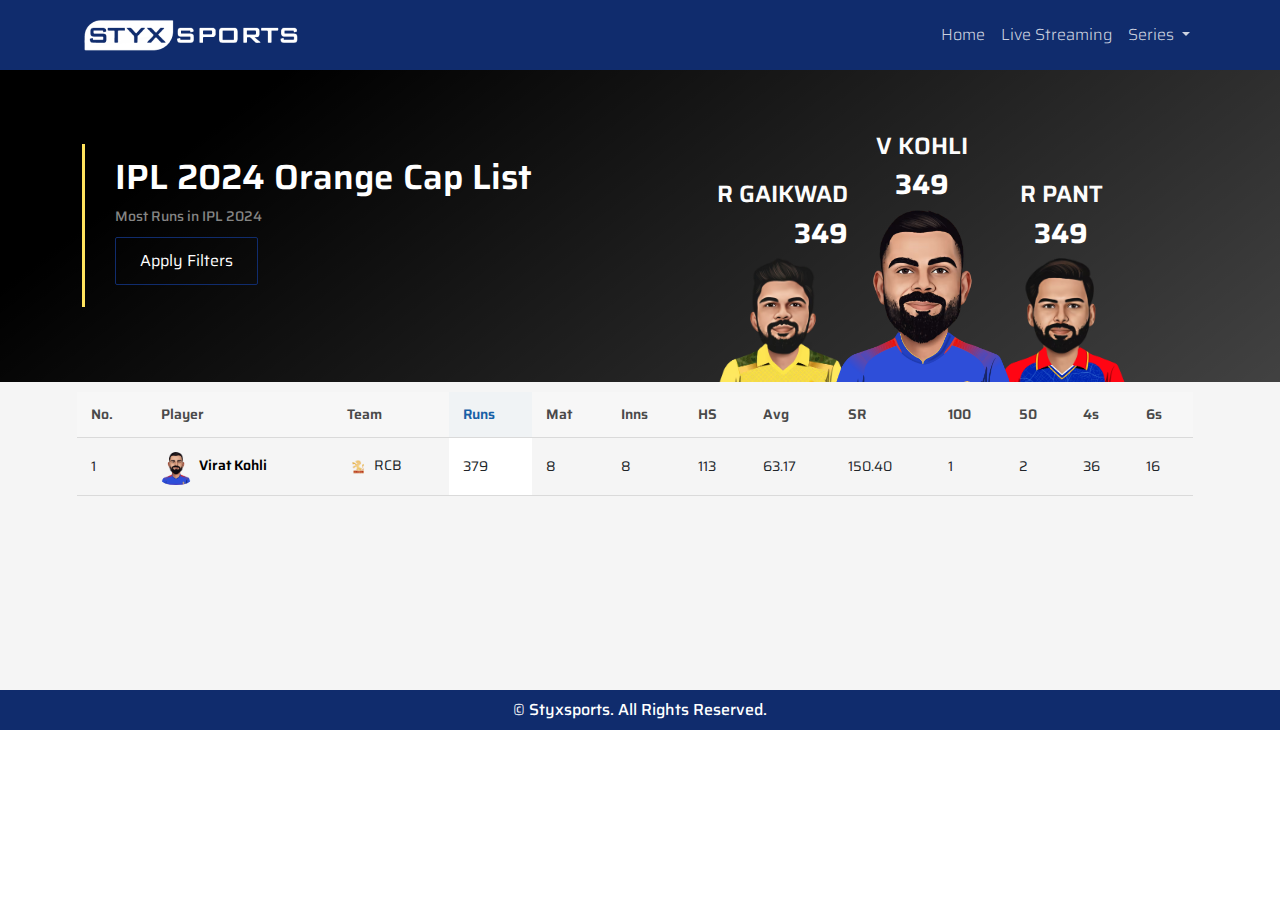
==== orange-cap-list.html @ 3ca7464e "added_new_screen" ====
<!doctype html>
<html lang="en">

<head>
    <meta charset="utf-8">
    <meta name="viewport" content="width=device-width, initial-scale=1">
    <meta name="theme-color" content="#061945" />
    <title>ScoreBoard</title>

    <!-- External CSS Link -->

    <!-- Font Awesome CDN -->
    <link rel="stylesheet" href="https://cdnjs.cloudflare.com/ajax/libs/font-awesome/6.5.1/css/all.min.css"
        integrity="sha512-DTOQO9RWCH3ppGqcWaEA1BIZOC6xxalwEsw9c2QQeAIftl+Vegovlnee1c9QX4TctnWMn13TZye+giMm8e2LwA=="
        crossorigin="anonymous" referrerpolicy="no-referrer" />
    <!-- Font Awesome CDN -->
    <link rel="stylesheet" href="./Assets/CSS/bootstrap.min.css">

    <!-- External CSS Link -->
    <link rel="stylesheet" href="./Assets/ScoreBoardCSS/style.css?ver=1.1">
    <link rel="stylesheet" href="./Assets/CSS/orangecaplist.css">

    <!-- Select css -->
    <link rel="stylesheet" href="./Assets/CSS/select2.min.css">
    <link rel="stylesheet" href="./Assets/CSS/select2-bootstrap-5-theme.min.css">
</head>

<body>

    <!-- header component starts here -->
    <header class="header">
        <nav class="navbar navbar-expand-lg">
            <div class="container">
                <a class="navbar-brand" href="#">
                    <img loading="lazy" src="./Assets/Icons/logo.png" alt="">
                </a>
                <button id="showmenu" class="navbar-toggler" type="button" data-bs-toggle="collapse"
                    data-bs-target="#navbarSupportedContent" aria-controls="navbarSupportedContent"
                    aria-expanded="false" aria-label="Toggle navigation">
                    <i class="fa-solid fa-bars menu-icon"></i>
                </button>
                <div class="collapse navbar-collapse" id="navbarSupportedContent">
                    <ul class="navbar-nav ms-auto mb-2 mb-lg-0">
                        <li class="nav-item">
                            <a class="nav-link nav-active" aria-current="page" href="#">Home</a>
                        </li>
                        <li class="nav-item">
                            <a class="nav-link" href="#">Live Streaming</a>
                        </li>
                        <li class="nav-item dropdown">
                            <a class="nav-link dropdown-toggle" href="#" id="navbarDropdown" role="button"
                                data-bs-toggle="dropdown" aria-expanded="false">
                                Series
                            </a>
                            <ul class="dropdown-menu w-100" aria-labelledby="navbarDropdown">
                                <div class="hide-scrollbar">
                                    <button class="scroll-btn left-btn"><i
                                            class="fa-solid fa-chevron-left"></i></button>
                                    <li><a class="dropdown-item" href="#">
                                            <img src="./Assets/ScoreBoardAssets/Icons/1FR.avif" alt="">
                                        </a></li>
                                    <li><a class="dropdown-item" href="#">
                                            <img src="./Assets/ScoreBoardAssets/Icons/1HN.webp" alt="">
                                        </a></li>
                                    <li><a class="dropdown-item" href="#">
                                            <img src="./Assets/ScoreBoardAssets/Icons/1JF.png" alt="">
                                        </a></li>
                                    <li><a class="dropdown-item" href="#">
                                            <img src="./Assets/ScoreBoardAssets/Icons/1IR.webp" alt="">
                                        </a></li>
                                    <li><a class="dropdown-item" href="#">
                                            <img src="./Assets/ScoreBoardAssets/Icons/1JS.png" alt="">
                                        </a></li>
                                    <li><a class="dropdown-item" href="#">
                                            <img src="./Assets/ScoreBoardAssets/Icons/1GV.avif" alt="">
                                        </a></li>
                                    <li><a class="dropdown-item" href="#">
                                            <img src="./Assets/ScoreBoardAssets/Icons/1JS (1).png" alt="">
                                        </a></li>
                                    <li><a class="dropdown-item" href="#">
                                            <img src="./Assets/ScoreBoardAssets/Icons/1JF.png" alt="">
                                        </a></li>
                                    <li><a class="dropdown-item" href="#">
                                            <img src="./Assets/ScoreBoardAssets/Icons/1JF.png" alt="">
                                        </a></li>
                                    <li><a class="dropdown-item" href="#">
                                            <img src="./Assets/ScoreBoardAssets/Icons/1JF.png" alt="">
                                        </a></li>
                                    <li><a class="dropdown-item" href="#">
                                            <img src="./Assets/ScoreBoardAssets/Icons/1JF.png" alt="">
                                        </a></li>
                                    <li><a class="dropdown-item" href="#">
                                            <img src="./Assets/ScoreBoardAssets/Icons/1JF.png" alt="">
                                        </a></li>
                                    <li><a class="dropdown-item" href="#">
                                            <img src="./Assets/ScoreBoardAssets/Icons/1JF.png" alt="">
                                        </a></li>
                                    <button class="scroll-btn right-btn"><i
                                            class="fa-solid fa-chevron-right"></i></button>
                                </div>

                                <div>
                                    <li><a class="dropdown-item" href="#">Action</a></li>
                                    <li><a class="dropdown-item" href="#">Another action</a></li>
                                    <li>
                                        <hr class="dropdown-divider">
                                    </li>
                                    <li><a class="dropdown-item" href="#">Something else here</a></li>
                                </div>
                            </ul>
                        </li>
                    </ul>
                </div>
            </div>
        </nav>
    </header>
    <!-- header component ends here -->

    <!-- Mobile Sidebar Component start here -->
    <nav id="menu" class="left">
        <div class="input-sidebar">
            <input type="text" placeholder="Search Players, Teams & Series">
        </div>
        <ul>
            <li><a href="#"><i class="fa fa-home"></i>Home</a></li>
            <li><a href="#"><i class="fa fa-info-circle"></i>About</a></li>
            <li> <a href="#"><i class="fa fa-laptop"></i>Services <i class="fa fa-caret-down"></i></a>
                <ul>
                    <li><a href="#">AUSW VS BANW</a></li>
                    <li><a href="#">T20 Series</a></li>
                    <li><a href="#">Test Matches</a></li>
                </ul>
            </li>
            <li><a href="#"><i class="fa fa-phone"></i>Contact</a></li>
        </ul>
    </nav>
    <!-- Mobile Sidebar component ends here -->

    <!-- Run display start here -->
    <section class="Runner_player">
        <div class="container">
            <div class="ranking-container">
                <div class="cap-list">
                    <div class="yellow_sep">
                        <h5>IPL 2024 Orange Cap List </h5>
                        <p>Most Runs in IPL 2024</p>
                        <button type="button" class="btn btn-outline-primary" data-bs-toggle="modal"
                            data-bs-target="#exampleModal">
                            Apply Filters
                        </button>
                    </div>
                    <!-- Modal -->





                    <div class="modal fade" id="exampleModal" tabindex="-1" aria-labelledby="exampleModalLabel"
                        aria-hidden="true">
                        <div class="modal-dialog">
                            <div class="modal-content">
                                <div class="applyfilter">
                                    <button type="button" class="btn btn-primary" data-bs-dismiss="modal">Apply
                                        changes</button>
                                </div>
                                <div class="modal-body">
                                    <div class="most">
                                        <div>
                                            <label for="">Andheri</label>
                                        </div>

                                        <select class="my-select2">
                                            <option selected>Select Options</option>
                                            <option>Software Dev</option>
                                            <option>JS Developer</option>
                                            <option>Python</option>
                                            <option>8 Ajooba</option>
                                        </select>

                                    </div>
                                    <!-- 2 -->
                                    <div class="most">
                                        <div>
                                            <label for="">Mumbai</label>
                                        </div>

                                        <select class="my-select2">
                                            <option selected>Select Options</option>
                                            <option>Software Dev</option>
                                            <option>JS Developer</option>
                                            <option>Python</option>
                                            <option>8 Ajooba</option>
                                        </select>
                                    </div>
                                    <!-- 2 -->
                                    <div class="most">
                                        <div>
                                            <label for="">Rajasthan</label>
                                        </div>

                                        <select class="my-select2">
                                            <option selected>Select Options</option>
                                            <option>Software Dev</option>
                                            <option>JS Developer</option>
                                            <option>Python</option>
                                            <option>8 Ajooba</option>
                                        </select>
                                    </div>
                                    <!-- 2 -->
                                    <div class="most">
                                        <div>
                                            <label for="">Chandigarh</label>
                                        </div>

                                        <select class="my-select2">
                                            <option selected>Select Options</option>
                                            <option>Software Dev</option>
                                            <option>JS Developer</option>
                                            <option>Python</option>
                                            <option>8 Ajooba</option>
                                        </select>
                                    </div>
                                    <!-- 2 -->
                                    <div class="most">
                                        <div>
                                            <label for="">Haryana</label>
                                        </div>

                                        <select class="my-select2">
                                            <option selected>Select Options</option>
                                            <option>Software Dev</option>
                                            <option>JS Developer</option>
                                            <option>Python</option>
                                            <option>8 Ajooba</option>
                                        </select>
                                    </div>
                                    <!-- 2 -->
                                    <div class="most">
                                        <div>
                                            <label for="">Punjab</label>
                                        </div>

                                        <select class="my-select2">
                                            <option selected>Select Options</option>
                                            <option>Software Dev</option>
                                            <option>JS Developer</option>
                                            <option>Python</option>
                                            <option>8 Ajooba</option>
                                        </select>
                                    </div>
                                </div>

                            </div>
                        </div>
                    </div>
                </div>
                <div class="cap-lists">

                    <div class="playerProfileDefault top_slide">
                        <div class="text_container">
                            <h4>R GAIKWAD</h4>
                            <h3>349</h3>
                        </div>
                        <img class="head_face" src="./Assets/OrangeAssets/ES.avif" alt="">
                        <img class="cloth" src="./Assets/OrangeAssets/G.avif" alt="">
                    </div>
                    <div class="playerProfileDefault">
                        <div class="text_container">
                            <h4>V KOHLI </h4>
                            <h3>349</h3>
                        </div>
                        <img class="head_faces" src="./Assets/OrangeAssets/4I.avif" alt="">
                        <img class="cloth_sec" src="./Assets/OrangeAssets/K.png" alt="">
                    </div>
                    <div class="playerProfileDefault top_slide">
                        <div class="text_container">
                            <h4>R PANT</h4>
                            <h3>349</h3>
                        </div>
                        <img class="head_face" src="./Assets/OrangeAssets/CL.avif" alt="">
                        <img class="cloth" src="./Assets/OrangeAssets/H.png" alt="">
                    </div>
                </div>
            </div>
        </div>
    </section>
    <!-- Run display end here -->

    <!-- table section start here -->
    <section class="table_wrapper">
        <div class="container">
            <div class="table_section">
                <table>
                    <thead>
                        <tr>
                            <th>No.</th>
                            <th>Player </th>
                            <th>Team</th>
                            <th class="run">Runs</th>
                            <th>Mat</th>
                            <th>Inns</th>
                            <th>HS</th>
                            <th>Avg </th>
                            <th>SR</th>
                            <th>100</th>
                            <th>50</th>
                            <th>4s</th>
                            <th>6s</th>

                        </tr>
                    </thead>
                    <tbody>
                        <tr>
                            <td>1</td>
                            <td>
                                <div class="palyer_names_wrapper">
                                    <a href="" class="image_class_cont">
                                        <img src="./Assets/OrangeAssets/4I.avif" alt="">
                                        <img class="cloth_box" src="./Assets/OrangeAssets/K.png" alt="">
                                        <span> Virat Kohli</span>
                                    </a>
                                </div>
                            </td>
                            <td>
                                <div class="team_name_image">
                                    <img src="./Assets/OrangeAssets/K.avif" alt="">
                                    <span>RCB</span>
                                </div>
                            </td>
                            <td class="runs">
                                <div>379</div>
                            </td>
                            <td>8</td>
                            <td>8</td>
                            <td>113</td>
                            <td>63.17 </td>
                            <td>150.40 </td>
                            <td>1</td>
                            <td>2</td>
                            <td>36</td>
                            <td>16</td>
                        </tr>
                    </tbody>
                </table>
            </div>
        </div>
    </section>
    <!-- table section end here -->

    <footer>
        <p>&copy; <span id="copyright"></span> Styxsports. All Rights Reserved.</p>
    </footer>

    <!-- Bottom Navigation -->
    <section class="bottom-navigation-wrapper">
        <div class="bottom-navigation">
            <div class="bottom-navigation-grid-row">
                <div>
                    <p><i class="fa-solid fa-house"></i></p>
                    <p>Home</p>
                </div>
                <div>
                    <p><i class="fa-solid fa-baseball-bat-ball"></i></p>
                    <p>Matches</p>
                </div>
                <div>
                    <p><i class="fa-solid fa-trophy"></i></p>
                    <p>Series</p>
                </div>
                <div>
                    <p><i class="fa-solid fa-video"></i></p>
                    <p>Videos</p>
                </div>
                <div>
                    <p><i class="fa-regular fa-newspaper"></i></p>
                    <p>News</p>
                </div>
            </div>
        </div>
    </section>
    <!-- Bottom Navigation -->

    <script src="./Assets/JS/bootstrap.bundle.min.js"></script>

    <!-- <script src="https://cdnjs.cloudflare.com/ajax/libs/jquery/3.7.1/jquery.min.js"
        integrity="sha512-v2CJ7UaYy4JwqLDIrZUI/4hqeoQieOmAZNXBeQyjo21dadnwR+8ZaIJVT8EE2iyI61OV8e6M8PP2/4hpQINQ/g=="
        crossorigin="anonymous" referrerpolicy="no-referrer"></script> -->

    <script src="./Assets/JS/jquery.min.js"></script>


    <!-- Navigation Script -->
    <script src="./Assets/ScoreBoardJS/Navigation.js?ver=1.0"></script>
    <script src="./Assets/JS/select2.min.js"></script>
    <script>


        jQuery(function () {

            $('.my-select2').each(function () {
                $(this).select2({
                    theme: "bootstrap-5",
                    dropdownParent: $(this).parent(), // fix select2 search input focus bug
                })
            })

            // fix select2 bootstrap modal scroll bug
            $(document).on('select2:close', '.my-select2', function (e) {
                var evt = "scroll.select2"
                $(e.target).parents().off(evt)
                $(window).off(evt)
            })

        })
    </script>
</body>

</html>
---- Assets/ScoreBoardCSS/style.css ----
* {
    margin: 0;
    padding: 0;
    box-sizing: border-box;
    scroll-behavior: smooth;
}

body,
html {
    transition: .3s ease-in;
    overflow-x: hidden;
    background-color: white;
}

/* Resetting css */

/* font family including */
@font-face {
    font-family: Saira_Light;
    src: url('../Fonts/Saira-Light.ttf');
}

@font-face {
    font-family: Saira_Regular;
    src: url('../Fonts/Saira-Regular.ttf');
}

@font-face {
    font-family: Saira_Medium;
    src: url('../Fonts/Saira-Medium.ttf');
}

@font-face {
    font-family: Saira_SemiBold;
    src: url('../Fonts/Saira-SemiBold.ttf');
}

@font-face {
    font-family: Saira_Bold;
    src: url('../Fonts/Saira-Bold.ttf');
}

@font-face {
    font-family: Saira_Medium_Italic;
    src: url('../Fonts/Saira-MediumItalic.ttf');
}

/* font family including */

/* scrollbar change css */

/* Chrome, Edge, and Safari */
*::-webkit-scrollbar {
    width: 10px;
    height: 12px;
}

*::-webkit-scrollbar-track {
    background: #ffffff;
}

*::-webkit-scrollbar-thumb {
    background-color: rgba(0, 0, 0, 0.25);
    border-radius: 10px;
    border: 2px solid #ffffff;
}

/* opponent section css starts here */
.opponent-section {
    background-color: #102C6D;
    padding: 40px 20px;
    margin-top: 4.45rem;
}

.opponent-wrapper {
    max-width: 1180px !important;
    margin: auto;
}

.opponent-section>.container>h3 {
    font-family: 'Saira_SemiBold';
    color: #9fa3a7;
    font-size: 18px;
}

.opponent-grid-row {
    display: grid;
    grid-template-columns: repeat(3, minmax(0, 1fr));
    gap: 10px;
}

.opponent-row {
    display: flex;
    flex-direction: row;
    align-items: center;
    justify-content: flex-start;
    gap: 5px;
}

.opponent-row>div>img {
    width: 60px;
    height: 60px;
}

.opponent-row>div>h4 {
    color: #9fa3a7;
    font-family: 'Saira_Medium';
    font-size: 28px;
    margin-bottom: 0rem;
}

.opponent-row>div>p {
    color: #9fa3a7;
    margin-bottom: 0rem;
    font-family: 'Saira_Medium';
    font-size: 28px;
}

.opponent-row>div>p>span {
    font-family: 'Saira_Regular' !important;
    font-size: 16px;
}

.opponent-grid-row {
    padding-top: 40px;
}

.flex-end {
    justify-content: flex-end;
}

.opponent-desc {
    padding: 0px 40px;
}

.opponent-desc>h4 {
    text-align: center;
    font-size: 28px;
    color: rgba(234, 174, 84, .9);
    font-family: 'Saira_SemiBold';
}

@media screen and (max-width: 992px) {
    .opponent-desc {
        padding: 0px 10px;
    }
}

@media screen and (max-width: 640px) {
    .opponent-grid-row {
        grid-template-columns: repeat(1, minmax(0, 1fr));
    }

    .flex-end,
    .opponent-row {
        justify-content: center;
    }

    .flex-end {
        flex-direction: row-reverse;
    }
}

/* opponent section css ends here */

/* tab module section css starts here */
.tab-module-row {
    background-color: #102C6D;
    border-top: 1px solid rgba(159, 163, 167, .1);
    padding-top: 10px;
}

.tab-module-grid-row {
    display: grid;
    grid-template-columns: repeat(3, minmax(0, 1fr));
    max-width: fit-content;
    gap: 10px;
}

.tab-module-grid-row>div {
    display: flex;
    flex-direction: column;
    align-items: center;
    justify-content: center;
}

.tab-module-grid-row>div>p {
    font-family: 'Saira_SemiBold';
    font-size: 18px;
    color: white;
    cursor: pointer;
}

.tab>p {
    border-bottom: 2px solid transparent;
    transition: .3s ease-in-out;
}

.info-active>p {
    border-bottom: 2px solid #ff7575;
}

/* tab module section css ends here */

/* scorecard css starts here */
.live-info-grid-dividend-row {
    display: grid;
    grid-template-columns: 765px 2fr;
    margin-top: 30px;
    gap: 15px;
}

.live-info-grid-dividend-row>div>h4 {
    font-family: 'Saira_SemiBold';
    font-size: 28px;
    color: #102C6D;
}

.live-info-grid-dividend-row>div:nth-child(1) {
    border-right: 1px solid rgba(159, 163, 167, .1);
    padding-right: 20px;
}

.switch-team-tab-grid-row {
    display: grid;
    grid-template-columns: repeat(2, minmax(0, 1fr));
    gap: 10px;
    max-width: fit-content;
    margin-top: 20px;
}

.switch-team-tab-grid-row>div {
    border: 1px solid rgba(24, 96, 166, 0.15);
    display: flex;
    flex-direction: row;
    align-items: center;
    padding: 10px 20px;
    border-radius: 2px;
    gap: 15px;
    white-space: nowrap;
    cursor: pointer;
}

.opponent-active {
    background-color: rgba(24, 96, 166, 0.08);
}

.switch-team-tab-grid-row>div>div {
    display: flex;
    flex-direction: row;
    align-items: center;
    gap: 2px;
}

.switch-team-tab-grid-row>div>div>p {
    margin-bottom: 0rem;
}

.row-left>p:nth-child(2),
.row-right>p:nth-child(1) {
    font-family: 'Saira_SemiBold';
    font-size: 14px;
}

.row-right>p:nth-child(2) {
    font-family: 'Saira_Regular';
    font-size: 14px;
}

.switch-team-tab-grid-row>div>div>img {
    width: 30px;
    height: 30px;
}

@media screen and (max-width: 1080px) {
    .live-info-grid-dividend-row{
        grid-template-columns: 600px 2fr;
    }
}

@media screen and (max-width: 992px) {
    .live-info-grid-dividend-row {
        /* grid-template-columns: 1fr; */
        display: flex;
        flex-direction: column;
    }
}

@media screen and (max-width: 598px) {
    .switch-team-tab-grid-row {
        grid-template-columns: repeat(1, minmax(0, 1fr));
    }
}



/* table module css starts here */
.table-container-table {
    width: 100%;
    white-space: nowrap;
    overflow-x: auto;
    margin-top: 20px;
}



.table-container-table>table {
    width: 100%;
    border-collapse: collapse;
    margin-bottom: 20px;
}

.table-container-table>table>thead>th,
.table-container-table>table>tbody>tr>td {
    padding: 20px 10px 20px 10px;
    text-align: left;
    font-family: 'Saira_Medium';
    font-size: 14px;
    border-bottom: 1px dotted #ddd;
}

.table-container-table>table>thead>tr>th {
    font-family: 'Saira_Medium';
    color: #999;
    font-size: 16px;
    white-space: nowrap;
    padding: 10px 10px 10px 10px;
    border-bottom: 1px dotted #ddd;
}


.name-column-table-table {
    width: 20%;
}

.equal-width-columns {
    width: 6%;
}

.series-column {
    width: 12%;
    cursor: pointer;
}

.series-details {
    display: none;
}

.arrow-up {
    display: none;
}

.arrow-down {
    display: inline-block;
}


.opponent-wrapper>h4 {
    font-family: 'Saira_Medium';
    font-size: 18px;
    padding: 50px 0px 0px 0px;
    text-transform: uppercase;
    letter-spacing: .5px;
}

thead {
    background-color: #f9f9f9;
}


/* table module css ends here */

/* scorecards css ends here */

/* Match info grid css starts here */
.match-info-grid-row {
    display: grid;
    grid-template-columns: 70px 1fr;
    gap: 10px;
    max-width: fit-content;

}

.match-info-grid-row>div {
    display: flex;
    flex-direction: column;
}

.match-info-grid-row>div>img {
    width: 70px;
    height: 70px;
    border-radius: 5px;
    object-fit: cover;
    overflow-clip-margin: unset;
    overflow: hidden;
}

.match-info-grid-row>div>p {
    margin-bottom: 0rem;
}

.match-info-grid-row>div>p:nth-child(1) {
    color: #4a4a4a;
    font-family: 'Saira_Medium';
    font-size: 14px;
}

.match-info-grid-row>div>p:nth-child(2) {
    font-family: 'Saira_SemiBold';
    font-size: 18px;
    color: #1c1c1c;
}

.match-info-row {
    border-bottom: 1px solid rgb(218, 218, 218, 0.5);
    padding-bottom: 20px;
}

.address-ul {
    margin-top: 25px;
    /* max-width: 70%; */
}

.address-ul>li {
    margin-bottom: 10px;
}

.address-ul>li:nth-child(1) {
    list-style-image: url('../ScoreBoardAssets/Icons/calender.svg');
    font-family: 'Saira_Medium';
    color: #1c1c1c;
}

.address-ul>li:nth-child(2) {
    list-style-image: url('../ScoreBoardAssets/Icons/location.svg');
    font-family: 'Saira_Medium';
    color: #102C6D;
}

.address-ul>li>span {
    position: relative;
    top: -6px;
}

.match-info-heading {
    font-family: 'Saira_Medium';
    font-size: 18px;
    padding: 40px 0px 10px 0px;
}

.match-info-heading>span {
    color: #999;
}

.icon-table {
    width: 50px;
}


.right-icon-table {
    align-items: flex-end;
    justify-content: flex-end;
}

.left-icon-table {
    align-items: flex-start;
    justify-content: flex-start;
}

.center-icon-table {
    align-items: center;
    justify-content: center;
}

.left-icon-table,
.right-icon-table,
.center-icon-table {
    display: flex;
    flex-direction: column;
}

.left-icon-table-row,
.right-icon-table-row {
    flex-direction: row !important;
    align-items: center;
}

.right {
    text-align: right;
}

.light-team {
    font-family: 'Saira_Regular';
    font-size: 12px;
}

.green {
    color: #90D26D;
}

@media screen and (max-width: 640px) {
    .live-info-grid-dividend-row>div:nth-child(1) {
        padding-right: 0px;
        border-right: 1px solid transparent;
    }
}

/* Match info grid css ends here */


/* commentary css starts here */

.commentary {
    margin-top: 20px;
}

.commentary>h5 {
    font-family: 'Saira_SemiBold';
    font-size: 24px;
}

.commentary-tab-module-grid-row {
    display: grid;
    grid-template-columns: repeat(9, 1fr);
    gap: 10px;
    max-width: fit-content;
    margin-top: 10px;
    width: 100%;
    overflow-x: auto;
    white-space: nowrap;
}

.commentary-tab-module-grid-row>div {
    cursor: pointer;
}

.commentary-tab-module-grid-row>div>p {
    font-family: 'Saira_Medium';
    font-size: 14px;
    border: 1px solid rgb(218, 218, 218);
    text-align: center;
    padding: 5px 10px;
    margin-bottom: 0rem;
    border-radius: 2px;
}

.commentary-active,
.playing-active {
    background-color: rgba(110, 180, 239, .08) !important;
    color: #6eb4ef;
    border-radius: 2px;
}

.all-commentary-wrapper {
    margin-top: 1rem;
}

.commentary-text {
    font-family: 'Saira_Regular';
    font-size: 14px;
    color: #1c1c1c;
}

/* commentary css ends here */

/* scoreboard Temperature css starts here */
.National {
    display: grid;
    grid-template-columns: repeat(2, 1fr);
    grid-gap: 10px;
    background-color: #F3F7FA;
    padding: 20px 20px;
    margin: 15px 0px;
}

.Stadium .sher {
    font-size: 18px;
    line-height: 23px;
    margin-bottom: 0;
    font-weight: 500;
    font-family: 'Saira_SemiBold';
    margin-top: 20px;
}


.clouds {
    display: flex;
    align-items: center;
}

.bgnational p {
    margin-bottom: 0;
    font-weight: 400;
    font-size: 14px;
    line-height: 25px;
    font-family: 'Saira_Medium';
}

.bgnational h3 {
    font-weight: 600;
    font-size: 24px;
    line-height: 31px;
    margin-bottom: 0;
    font-family: 'Saira_SemiBold';
}

.clouds .cloudsvg {
    vertical-align: middle;
    margin-right: 15px;
}

.sunny-cloud {
    text-align: end;
}

.Humidity {
    justify-content: end;
}

.Humidity p {
    font-style: normal;
    font-weight: 500;
    font-size: 14px;
    line-height: 18px;
    font-family: 'Saira_Medium';
}

.Humidity h5 {
    font-weight: 400;
    font-size: 14px;
    line-height: 18px;
    margin-bottom: 0;
    font-family: 'Saira_Medium';
}

.avgcloud {
    display: flex;
    align-items: center;
    justify-content: end;
}

.avgcloud svg {
    margin-right: 6px;
    vertical-align: middle;
}

.avgcloud span {
    vertical-align: middle;
}

.avgcloud h5:nth-child(1) {
    margin-right: 40px;
}


@media screen and (max-width: 772.99px) {
    .avgcloud {
        display: initial;
    }

    .avgcloud h5:nth-child(1) {
        margin-right: 0px;
    }
}

@media screen and (max-width: 772.99px) {
    .avgcloud h5 {
        font-size: 11px;
        line-height: 10px;
    }

    .avgcloud svg {
        margin-right: 2px;
    }

    .bgnational p {
        font-size: 11px;
        line-height: 15px;
    }

    .Humidity p {
        font-size: 12px;
        margin-bottom: 0;
    }
}

/* scoreboard Temperature css ends here */


/* commentary highlight design */
.commentary-highlight-bg {
    background: linear-gradient(91.7deg, #8e2b18, #a21e17);
    border-radius: 6px;
    padding: 10px 20px;
    margin-bottom: 20px;
}

.commentary-linear-grid-row {
    display: grid;
    grid-template-columns: repeat(2, minmax(0, 1fr));
}

.commentary-linear-grid-row p {
    margin-bottom: 0rem;
}

.commentary-linear-grid-row>div:nth-child(1) {
    display: flex;
    flex-direction: row;
    align-items: center;
    gap: 10px;
}

.commentary-linear-grid-row>div:nth-child(2) {
    display: flex;
    flex-direction: row-reverse;
    align-items: center;
    gap: 10px;
}

.player {
    background-color: rgba(0, 0, 0, .2);
    border-top-right-radius: 5px;
    border-top-left-radius: 5px;
    border-bottom-left-radius: 10px;
    border-bottom-right-radius: 10px;
}

.player>p {
    margin-bottom: 0rem;
    text-align: center;
    background: #bc2f20;
    border-width: 0 0 1px 1px;
    border-color: hsla(0, 0%, 100%, .2);
    border-radius: 0 0 10px 10px;
    font-family: 'Saira_SemiBold';
    color: rgba(255, 233, 155, .9);
    margin-top: -12px;
    z-index: 9999;
    position: relative;
}

.player-info {
    color: #f7f9fe;
    font-family: 'Saira_Regular';
    font-size: 14px;
}

.player-name {
    font-family: 'Saira_SemiBold';
    font-size: 22px;
    color: white;
}

.left-side-run-rate>div:nth-child(2)>p {
    text-align: right;
}

.player>img {
    width: 80px;
    padding: 5px 3px;
}

.left-side-run-rate {
    display: grid;
    grid-template-columns: repeat(2, minmax(0, 1fr));
    max-width: fit-content;
}

@media screen and (max-width: 598px) {
    .commentary-linear-grid-row {
        grid-template-columns: repeat(1, minmax(0, 1fr));
    }
}

/* commentary highlight design */

/* over row grid css starts here */
.over-grid-row {
    display: flex;
    flex-direction: row;
    align-items: center;
    justify-content: flex-start;
    gap: 20px;
    margin-bottom: 20px;
}

.over-grid-row>div:nth-child(1) {
    text-align: center;
}

.over-grid-row>div:nth-child(2) {
    border-bottom: 1px solid rgb(218, 218, 218);
    padding-bottom: 20px;
}

.overs-current {
    font-family: 'Saira_Regular';
    margin-bottom: 0.5rem;
    font-size: 14px;
}

.players-name {
    color: #4a4a4a;
    margin-bottom: 0.5rem;
    font-family: 'Saira_Medium';
    font-size: 14px;
}

.player-desc {
    font-family: 'Saira_Regular';
    font-size: 14px;
    margin-bottom: 0rem;
}

.normal-bg,
.run-bg {
    background-color: #f5f5f5;
    width: 30px;
    height: 30px;
    border-radius: 50%;
    display: flex;
    flex-direction: row;
    align-items: center;
    justify-content: center;
    color: #1c1c1c;
    border: 1px solid #dadada;
    font-family: 'Saira_Medium';
    font-size: 14px;
}

.run-bg {
    background-color: #9e6105;
    color: white !important;
}

.wicket {
    background-color: #a21e17;
    width: 30px;
    height: 30px;
    border-radius: 50%;
    display: flex;
    flex-direction: row;
    align-items: center;
    justify-content: center;
    color: white !important;
    font-family: 'Saira_Medium';
    font-size: 14px;
}

/* over row grid css ends here */

/* overs table row */

.overs-table-row {
    background-color: #f9f9f9;
    margin-bottom: 20px;
    padding: 20px 15px 0px 15px;
    border-radius: 5px;
}

.overs-table-grid-row {
    display: grid;
    grid-template-columns: 2fr 2fr 2fr;
    gap: 10px;
    margin-bottom: 10px;
    /* border-bottom: 1px solid rgb(218, 218, 218); */
    padding-bottom: 10px;
    white-space: nowrap;
    overflow-x: auto;
}

.heading-row-player-table>p {
    font-family: 'Saira_Medium';
    font-size: 16px;
    color: #1c1c1c;
    margin-bottom: 0rem;
}

.player-name-row-name>p {
    font-family: 'Saira_Regular';
    font-size: 14px;
}

.player-name-row-name>p>span {
    color: #4a4a4a;
    font-size: 16px;
}

.overs-table-row>div:nth-child(2) {
    border-bottom: none;
}

.overs-table-grid-row>div>p {
    margin-bottom: 0rem;
}

.overs-table-grid-row>div:last-child {
    display: flex;
    flex-direction: row;
    align-items: flex-end;
    justify-content: flex-end;
}

/* overs table row */

/* progress bar css starts here */
.progress {
    width: 100%;
    background-color: #f3f3f3;
    border-radius: 50px;
    overflow: hidden;
    height: 10px;
}

.progress-bar {
    height: 10px;
    transition: width 0.5s ease-in-out;
}

.progress-bar.player1 {
    background-color: #4CAF50;
    /* Green color for player 1 */
}

.progress-bar.player2 {
    background-color: #FFA500;
    /* Orange color for player 2 */
}

/* progress bar css ends here */


/* progress bar wrapper */
.progress-bar-wrapper {
    margin-bottom: 20px;
    display: grid;
    grid-template-columns: 1fr 4fr 1fr;
    gap: 15px
}

.progress-bar-wrapper>div {
    display: flex;
    flex-direction: column;
    align-items: center;
}

.progress-bar-wrapper>div>p {
    margin-bottom: 0rem;
    font-family: 'Saira_Medium';
    font-size: 14px;
}

.red {
    color: #a21e17;
}

.progress-bar-wrapper>div>span {
    font-family: 'Saira_SemiBold';
    font-size: 12px;
}

.progress-bar-wrapper>div:nth-child(2) {
    margin-top: 12px;
}

.progress-bar-wrapper>div:nth-child(3) {
    display: flex;
    flex-direction: column;
    justify-content: flex-end;
    align-items: flex-end;
}

.wickets-opacity-low {
    color: #999 !important;
    text-align: center;
}

/* progress bar wrapper */

/* Venue stats grid row */
.venue-stats-grid-row {
    display: grid;
    grid-template-columns: 3fr 4fr;
    gap: 10px;
}

.venue-stats-grid-row>div:nth-child(1) {
    border: 1px solid #ddd;
    border-radius: 5px;
    padding: 10px 10px;
}

canvas {
    width: 90% !important;
    height: initial !important;
}


@media screen and (max-width: 640px) {
    .venue-stats-grid-row {
        display: flex;
        flex-direction: column;
    }
}

/* Venue stats grid row */

/* player of the match grid row */
.player-of-match-grid-row {
    display: flex;
    flex-direction: row;
    align-items: center;
    gap: 10px;
    margin-top: 20px;
}

.left-side-player-icons {
    position: relative;
    top: 0;
}

.player-head {
    font-family: 'Saira_Medium';
    font-size: 22px;
}

.left-side-player-icons>img:nth-child(1) {
    position: relative;
    top: 0;
    width: 80px;
}

.left-side-player-icons>img:nth-child(2) {
    position: absolute;
    bottom: -13px;
    left: 0;
    width: 80px;
}

.player-info-lef>p {
    margin-bottom: 0rem;
}

.player-info-lef>p:nth-child(1) {
    font-family: 'Saira_SemiBold';
    font-size: 18px;
}

.player-info-lef>p:nth-child(2),
.player-info-lef>p:nth-child(3) {
    font-family: 'Saira_Regular';
    font-size: 16px;
}

/* player of the match grid row */


/* player info header live section css starts here */
.over-box {
    display: flex;
    justify-content: space-between;
    align-items: center;

}

.over-box img {
    max-width: 76px;
    margin: auto;
}

.image-section {
    position: relative;
}

.image-cloth {
    position: absolute;
    left: 0;
    bottom: -8px;
}

.name-box a {
    font-style: normal;
    font-weight: 400;
    font-size: 16px;
    line-height: 30px;
    color: #4a4a4a;
    text-decoration: none;
}

.name-box p {
    margin-bottom: 0;
    font-weight: 400;
    font-size: 16px;
    line-height: 30px;
    font-family: 'Saira_SemiBold';
}

.over-boxinclude {
    display: flex;
    align-items: center;
    cursor: pointer;
    position: relative;
}

.batsmen-score .stscore {
    margin-bottom: 0;
    margin-left: .25em;
    margin-right: 1em;
    font-size: 14px;
    font-family: 'Saira_Regular';
}

.strike-rate>span {
    font-family: 'Saira_Regular';
    font-size: 16px;
}

.contover>span,
.over-ball {
    font-family: 'Saira_Regular';
    font-size: 16px;
}

.p-name {
    font-family: 'Saira_SemiBold';
    font-size: 18px;
}

.p-score>span {
    font-family: 'Saira_Regular';
    font-size: 16px;
}

.batsmen-score {
    display: flex;
    align-items: center;
}

.batsmen-score .stscores {
    margin-bottom: 0;
    font-style: normal;
    font-weight: 500;
    font-size: 20px;
    line-height: 25px;
    font-family: 'Saira_SemiBold';
}

.itedes {
    margin-left: 1.25em;
    margin-top: 2em;
}

.batsmen-career-wrapper {
    width: 248px;
    background: #f9f9f9;
    box-shadow: 0 4px 30px rgba(0, 0, 0, .25);
    border-radius: 6px;
    padding: 1em;
    display: none;
    position: absolute;
    top: 84px;
    z-index: 9;
    cursor: pointer;
}

.over-boxinclude:hover .batsmen-career-wrapper {
    display: block;
}

.svgscor svg {
    width: 18px;
    height: 18px;
}

.playing-batsmen-wrapper {
    display: flex;
    justify-content: space-between;
}

.player-wrapper a {
    text-decoration: none;
    font-size: 16px;
    line-height: 100%;
    color: #4a4a4a;
}

.player-wrapper .p-score {
    font-size: 20px;
    line-height: 23px;
}

.player-wrapper .p-score .styleplyer {
    color: #4a4a4a;
    margin-left: .5em;
    font-size: 14px;
}

.batsmen-career-wrapper hr {
    color: #dadada;
    margin: 10px 0px;
}

.player-strike-wrapper {

    display: flex;
    align-items: center;
    justify-content: space-between;
}


.ptnr-info {
    margin-top: 10px;
    text-align: center;
    transition: width .5s;
}

#secondDiv {
    transition: width .5s;
    width: 125px;
}


.partner-ship-data>span {
    font-family: 'Saira_Regular';
    font-size: 18px;
}

.partner-ship-data span:first-child {
    margin-right: 4px;
    font-style: normal;
    font-weight: 600;
    font-size: 20px;
    line-height: 25px;
    color: #9e6105;
}

.partner-ship-data span:nth-child(2) {
    font-size: 12px;
    color: #4a4a4a;
    font-style: normal;
    font-weight: 600;
    line-height: 25px;
}

.plus-circle {
    display: flex;
    align-items: center;
    justify-content: center;
    width: 22px;
    height: 22px;
    border-radius: 50%;
    background: #f9f9f9;
    color: #1860a6;
    margin: 10px auto;

}

.plus-circle i {
    font-size: 10px;
}

.itemsc {
    display: flex;
    align-items: center;
    justify-content: space-between;
}

.name-box a:hover {
    text-decoration: underline;
}

.secomdbox {
    border-right: 1px solid #dadada;
    padding-right: 15px;
}

.shdd {
    text-align: end;
}

@media screen and (max-width: 1080px) {
    .over-boxinclude {
        display: initial;
    }

    .secomdbox {
        border-right: 0;
        padding-right: 0;
    }

    .itedes {
        margin-top: 1em;
    }
}

@media screen and (max-width: 568px) {
    .name-box p {
        font-size: 12px;
        width: 60px;
        white-space: nowrap;
        overflow: hidden;
        text-overflow: ellipsis;
    }

    .batsmen-score .stscores {
        font-size: 14px;
    }

    .over-box {
        width: 100%;
        overflow-x: auto;
    }
}

.atsbot {
    margin: 25px 0px;
    border: 1px solid #dadada;
}

.contover {
    display: flex;
    align-items: center;
    margin: 0px 20px;
}




.over-ball {
    width: 28px;
    height: 28px;
    border-radius: 50%;
    display: flex;
    padding: 1em;
    justify-content: center;
    align-items: center;
    font-style: normal;
    font-weight: 600;
    font-size: 12px;
    line-height: 16px;
    margin: .25em 0 .25em .75em;
    color: #4a4a4a;
    border: 1px solid #dadada;
}

.total {
    font-style: normal;
    font-weight: 400;
    font-size: 14px;
    line-height: 16px;
    margin-left: 6px;
    font-family: 'Saira_Regular';
}

.contover span {
    font-size: 16px;
    color: #4a4a4a;
}




.overs-slide {
    width: 100%;
    overflow-x: auto;
    display: flex;
    white-space: nowrap;
}

/* Hide scrollbar for Chrome, Safari and Opera */
.overs-slide ::-webkit-scrollbar {
    display: none;
}

/* Hide scrollbar for IE, Edge and Firefox */
.overs-slide {
    -ms-overflow-style: none;
    /* IE and Edge */
    scrollbar-width: none;
    /* Firefox */
}



.scroll-btn {
    position: absolute;
    top: 50%;
    transform: translateY(-50%);
    background: transparent;
    border: none;
    font-size: 20px;
    cursor: pointer;
    z-index: 1;
}

.left-btn {
    left: 80px;
    font-size: 2rem;
    color: white;
}

.right-btn {
    right: 80px;
    font-size: 2rem;
    color: white;
}

.overout {
    box-shadow: 0 4px 40px rgba(0, 0, 0, .05);
}

.player-table-heading {
    display: flex;
    flex-direction: row;
    align-items: center;
    gap: 5px;
    margin-top: 30px;
}

.player-table-heading>p {
    margin-bottom: 0rem;
    font-family: 'Saira_Medium';
    font-size: 18px;
}

.player-table-heading>p>span {
    font-family: 'Saira_Regular';
    font-size: 14px;
}

.player-table-heading>img {
    width: 30px;
}

/* player info header live section css ends here */

/* Match Module Right screen css starts here */
.win-toss {
    background-color: rgb(249, 249, 249);
    display: flex;
    flex-direction: row;
    align-items: center;
    padding: 8px 10px;
    border-radius: 5px;
    gap: 8px;
}

.win-toss>p {
    margin-bottom: 0rem;
    font-family: 'Saira_SemiBold';
    font-size: 14px;
}

.playing-team {
    font-family: 'Saira_Medium';
    font-size: 22px;
    margin-top: 20px;
    margin-bottom: 15px;
}

.tab-module-players {
    display: grid;
    grid-template-columns: repeat(2, minmax(0, 1fr));
    gap: 10px;
}

.tab-module-players>div {
    border: 1px solid #f9f9f9;
    text-align: center;
    padding: 8px 10px;
    border-radius: 5px;
    cursor: pointer;
}

.grid-row-playing-module {
    margin-top: 30px;
}

.tab-module-players>div>p {
    margin-bottom: 0rem;
}

.decr-width>img:nth-child(1) {
    width: 55px !important;
}

.decr-width>img:nth-child(2) {
    width: 51px !important;
    bottom: -7px !important;
    left: 2px !important;
}

.grid-row-playing-module {
    display: grid;
    grid-template-columns: repeat(2, 1fr);
    grid-column-gap: 10px;
    grid-row-gap: 40px;
}

.grid-row-playing-module>div {
    display: flex;
    flex-direction: row;
    align-items: center;
    gap: 5px;
}

.player-module-para>p:nth-child(1) {
    font-family: 'Saira_Regular';
    font-size: 14px;
    margin-bottom: 0rem;
}

.player-module-para>p:nth-child(2) {
    font-family: 'Saira_Medium';
    font-size: 12px;
    color: #4a4a4a;
    margin-bottom: 0rem;
}

.on-bench-player {
    display: flex;
    flex-direction: row;
    align-items: center;
    justify-content: space-between;
    margin-top: 40px;
    border-top: 1px solid #f3f3f3;
    padding-top: 20px;
    cursor: pointer;
}

.on-bench-player>div>p {
    margin-bottom: 0rem;
    font-family: 'Saira_SemiBold';
    font-size: 16px;
    color: #1860a6;
}


.rotate {
    transform: rotate(180deg) !important;
    transition: transform 0.3s ease !important;
}


footer {
    background-color: #102C6D;
    width: 100%;
    margin-top: 8rem;
}

footer>p {
    color: white;
    font-family: 'Saira_Medium';
    text-align: center;
    font-size: 16px;
    margin-bottom: 0rem;
    padding: 8px 10px;
}

/* Match Module Right screen css ends here */

/* navbar css */
.nav-link {
    font-family: 'Saira_Light';
    color: rgba(255, 255, 255, 0.8) !important;
    font-size: 16px;
}

header {
    position: fixed;
    width: 100%;
    top: 0;
    z-index: 99999;
    background-color: #102C6D;
}

.menu-icon {
    color: white;
}

.navbar-toggler {
    box-shadow: none !important;
}


@media screen and (max-width: 992px) {
    .dropdown-menu>div:nth-child(1) {
        display: none;
    }
}


@media screen and (min-width:992px) {
    .navbar-expand-lg .navbar-nav .dropdown-menu {
        position: fixed;
        top: 65px;
        border-radius: 0px;
        background-color: #1860a6;
        padding: 10px 20px;
    }

    .dropdown-menu{
        position: relative;
        top: 0;
    }

    .dropdown-menu>div:nth-child(1) {
        display: flex;
        flex-direction: row;
        align-items: center;
        gap: 10px;
        max-width: 80%;
        width: 1180px;
        overflow-x: auto;
        margin: auto;
    }

    .dropdown-menu>div:nth-child(2) {
        display: none;
    }

    .dropdown-menu>div>li>a>img {
        width: 145px;
        height: 152px;
    }

    .dropdown-item {
        padding: 20px 10px;
        transition: .3s ease-in;
        border-radius: 5px;
    }

    .dropdown-item:hover,
    .dropdown-item:active {
        background-color: rgba(18, 19, 19, .4) !important;
        padding: 20px 10px !important;
    }

    .hide-scrollbar{
        -ms-overflow-style: none;
        /* IE and Edge */
        scrollbar-width: none;
    }
}

/* navbar css */


/* Mobile Menu css starts here */

@media screen and (max-width: 1079px) {
    #navbarSupportedContent{
        display: none;
    }
}
#menu {
    position: fixed;
    background-color: #222;
    height: 100%;
    z-index: 10;
    width: 280px;
    color: #bbb;
    top: 0;
    -webkit-transition: all 0.3s ease;
    -moz-transition: all 0.3s ease;
    transition: all 0.3s ease;
    opacity: 1;
    font-family: 'Saira_Medium';
    z-index: 999999999;
  }

  #menu ul {
    list-style: none;
    margin-top: 0;
    padding: 0
  }

  #menu ul li {
    border-bottom: 1px solid #2a2a2a;
  }

  #menu>ul>li>a {
    border-left: 4px solid #222;
  }

  #menu ul li a {
    color: inherit;
    font-size: 16px;
    display: block;
    padding: 12px 0 12px 12px;
    text-decoration: none;
    -webkit-transition: all 0.3s ease;
    -moz-transition: all 0.3s ease;
    transition: all 0.3s ease;
    font-weight: 600;
  }

  .input-sidebar>input{
    margin-top: 20px;
    margin-left: 20px;
    margin-bottom: 20px;
    width: 240px;
    height: 42px;
    border-radius: 5px;
    font-family: 'Saira_SemiBold';
    font-size: 14px;
    padding: 0px 10px;
    border: none;
    outline: none;
  }

  #menu ul a i {
    margin-right: 10px;
    font-size: 18px;
    margin-top: 3px;
    width: 20px;
  }

  #menu ul a i[class*='fa-caret'] {
    float: right;
  }

  #menu ul a:hover,
  #menu ul a.active {
    background-color: #111;
    border-left-color: #1860a6;
    color: #1860a6;
  }

  #menu ul a:hover i:first-child {
    color: #1860a6;
  }

  /* Submenu */

  #menu ul li a.active+ul {
    display: block
  }

  #menu ul li ul {
    margin-top: 0;
    display: none;
  }

  #menu ul li ul li {
    border-bottom: none;
  }

  #menu ul li ul li a {
    padding-left: 30px;
  }

  #menu ul li ul li a:hover {
    background-color: #1A1A1A;
  }

  /* /Submenu */


  /* Cuando este a la Izq, para esconderlo posicionarlo a la Izq a -width */

  .left {
    left: -280px;
  }

  .show {
    left: 0;
  }

  #container {
    padding: 50px;
  }
/* Mobile Menu css ends here */

/* Bottom Navigation Grid css starts here */
.bottom-navigation{
    position: fixed;
    bottom: 0;
    width: 100%;
    background-color: white;
    padding: 15px 8px 8px 8px;
    box-shadow: inset -8px -8px 16px #fff,inset 8px 8px 16px rgba(55,84,170,.16)!important;
}

.bottom-navigation-grid-row{
    display: flex;
    flex-direction: row;
    align-items: center;
    justify-content: space-around;
    gap: 5px;
}

.bottom-navigation-grid-row>div>p>i{
    font-size: 18px;
}

.bottom-navigation-grid-row>div>p{
    margin-bottom: 0rem;
    text-align: center;
    font-family: 'Saira_Medium';
    font-size: 14px;
}

.bottom-navigation-wrapper{
    display: none;
}

@media screen and (max-width: 992px) {
    .bottom-navigation-wrapper{
        display: block;
    }
    footer{
        margin-bottom: 3.99rem;
    }
}
/* Bottom Navigation Grid css ends here */
---- Assets/CSS/orangecaplist.css ----
body {
    background-color: #f5f5f5 !important;
}

.Runner_player {
    background: linear-gradient(142.96deg, #000 21.5%, transparent 315.43%), url("../Images/bg.bd377d6f0627be16e63(1).webp");
    background-repeat: no-repeat;
    background-size: cover;
    background-position: 0 30%;
    padding: 100px 10px 30px 10px;
    overflow: hidden;

}


.ranking-container {
    display: grid;
    grid-template-columns: repeat(2, 1fr);
    grid-gap: 10px;
}

.cap-list {
    display: flex;
    align-items: center;
}

.yellow_sep {
    border-left: 3px solid #ffe35d;
    padding: 12px 0px 12px 30px;
}

.cap-list h5 {
    font-size: 35px;
    font-family: 'Saira_SemiBold';
    color: #fff;
}

.cap-list p {
    font-size: 14px;
    color: #858584;
    margin-bottom: 0;
    font-family: 'Saira_Medium';
}

.btn-outline-primary {
    margin: 10px 0;
    border: 1px solid #102C6D;
    color: white;
    height: 48px;
    border-radius: 2px;
    font-size: 16px;
    padding: .35em 1.5em;
    background: transparent;
    font-family: 'Saira_Regular';
}

.btn-outline-primary:hover{
    background-color: #05508d !important;
    border: 1px solid white;
}

.cap-lists {
    display: flex;
    align-items: center;
    justify-content: center;
    position: relative;
    top: 32px;
}

.playerProfileDefault {
    position: relative;
    overflow: hidden;
    margin: 0px -8px;
}

.playerProfileDefault .head_face {
    max-width: 130px;
    width: 100%;
}

.playerProfileDefault .cloth {
    left: 1px;
    position: absolute;
    max-width: 130px;
    bottom: -13px;
    z-index: 1;
    width: 100%;
}

.head_faces {
    max-width: 180px;
    z-index: 2;
    width: 100%;
}

.cloth_sec {
    left: 1px;
    position: absolute;
    max-width: 180px;
    bottom: -17px;
    z-index: 2;
    width: 100%;
}



.text_container {
    text-align: center;
}

.playerProfileDefault:nth-child(1) .text_container {
    text-align: end;
}

.text_container h4 {
    color: #fcfcfc;
    font-size: 23.6492px;
    font-family: 'Saira_SemiBold';
}

.text_container h3 {
    color: #ffffff;
    font-weight: 600;
    font-size: 36;
    font-family: 'Saira_Bold';
}

.top_slide {
    margin-top: 48px;
}


@media screen and (max-width: 992px) {
    .ranking-container {
        grid-template-columns: repeat(1, 1fr);
    }
}

@media screen and (max-width: 568px) {
    .text_container h4 {
        white-space: nowrap;
        overflow: hidden;
        text-overflow: ellipsis;
    }
}

@media screen and (max-width: 384.99px) {
    .cap-lists {
        top: 48px;
    }

    .playerProfileDefault .cloth {
        z-index: initial;
    }

    .head_faces {
        z-index: initial;
    }

    .cap-list h5 {
        font-size: 28px;
    }

    .cloth_sec {
        z-index: initial;
    }

}


/* table section start here */
.table_wrapper {
    padding: 10px 10px 10px 0px;
}

.table_section table {
    width: 100%;
}


.table_section th {
    color: #4a4a4a;
    background: #f7f7f7;
    font-family: 'Saira_SemiBold';
    padding: 1em;
    font-weight: 600;
    font-size: 14px;
    line-height: 17px;
}

.table_section td {
    padding: 1em;
    font-family: 'Saira_Regular';
    font-weight: 400;
    font-size: 14px;
}

.image_class_cont {
    position: relative;
}

.cloth_box {
    position: absolute;
    left: 0;
    bottom: -4px;
}

.team_name_image img {
    max-width: 22px;
    margin-right: 2px;
    height: 22px;
    width: 100%;
}

.image_class_cont {
    border-radius: 100px;
}

.palyer_names_wrapper {
    display: flex;
    align-items: center;
}

.palyer_names_wrapper span {
    margin-left: 5px;
}

.palyer_names_wrapper img {
    max-width: 30px;
    width: 100%;
    border-radius: 100%;
}

.palyer_names_wrapper a {
    font-family: 'Saira_SemiBold';
    color: #000;
    text-decoration: none;
}

.table_section tbody, td, tfoot, th, thead, tr {
    border-bottom: 1px solid rgb(218, 218, 218);
}

.run {
    color: #1860a6 !important;
    background-color: #f0f3f5 !important;
}



.runs {
    background-color: #ffffff !important;
}


.modal {
    --bs-modal-width: 1100px;
    top: 256px;
    left: -64px !important;
    overflow: initial !important;
}

.applyfilter {
    position: absolute;
    right: 0;
    top: -55px;
}

.applyfilter .btn-primary {
    background: #05508d;
    border-radius: 4px;
    padding: 8px 16px;
    font-family: 'Saira_SemiBold';
    font-size: 17px;
    border-color: transparent;
    line-height: 20px;
    color: #fcfcfc;
}

@media screen and (max-width: 1399.98px) {
    .modal {
        left: 24px !important;
    }
}

@media screen and (max-width: 1199.98px) {
    .modal {
        --bs-modal-width: 923px;
    }
}

@media screen and (max-width: 992px) {
    .yellow_sep .btn-outline-primary {
        display: none;
    }
}

@media screen and (max-width: 1080px) {
    .table_section {
        overflow-x: auto;
    }

    .table_section table {
        white-space: nowrap;
    }

    .palyer_names_wrapper {
        margin-right: 10px;
    }

    .team_name_image {
        margin-right: 20px;
    }

    .palyer_names_wrapper span {
        white-space: nowrap;
        overflow: hidden;
        text-overflow: ellipsis;
    }
}

.most label {
    margin-bottom: 6px;
    font-size: 16px;
    font-family: 'Saira_Regular';
}

.select2-container--bootstrap-5.select2-container--focus .select2-selection, .select2-container--bootstrap-5.select2-container--open .select2-selection {
    box-shadow: none !important;
}

.select2-container--bootstrap-5 .select2-dropdown .select2-search .select2-search__field:focus {
    box-shadow: none !important;
}

.select2-dropdown {
    top: 10px;
}

.select2-container--bootstrap-5 .select2-selection {
    border: 1px solid #dadada !important;
    border-radius: 5px !important;
}

.modal-body {
    display: flex;
    align-items: center;
    justify-content: space-evenly;

}

.select2-container--bootstrap-5 .select2-selection {
    min-width: 150px;
}

.select2-container--bootstrap-5 .select2-selection--single .select2-selection__rendered {
    line-height: 2 !important;
    font-family: "Saira_Regular";
    color: #05508d !important;
}

.select2-container--bootstrap-5 .select2-dropdown .select2-results__options .select2-results__option.select2-results__option--selected, .select2-container--bootstrap-5 .select2-dropdown .select2-results__options .select2-results__option[aria-selected=true] {
    background-color: #fbfbfb !important;
    color: #000 !important;
}

.select2-container--bootstrap-5 .select2-dropdown .select2-results__options .select2-results__option {
    font-family: "Saira_Regular";
    margin: 5px 0px;

}

.select2-container .select2-selection--single {
    height: 45px !important;
}


@media screen and (max-width: 1199.98px) {
    .select2-container--bootstrap-5 .select2-selection {
        min-width: 120px;
    }
}


footer {
    margin-top: 11.5rem;
}

/* table section ends here */
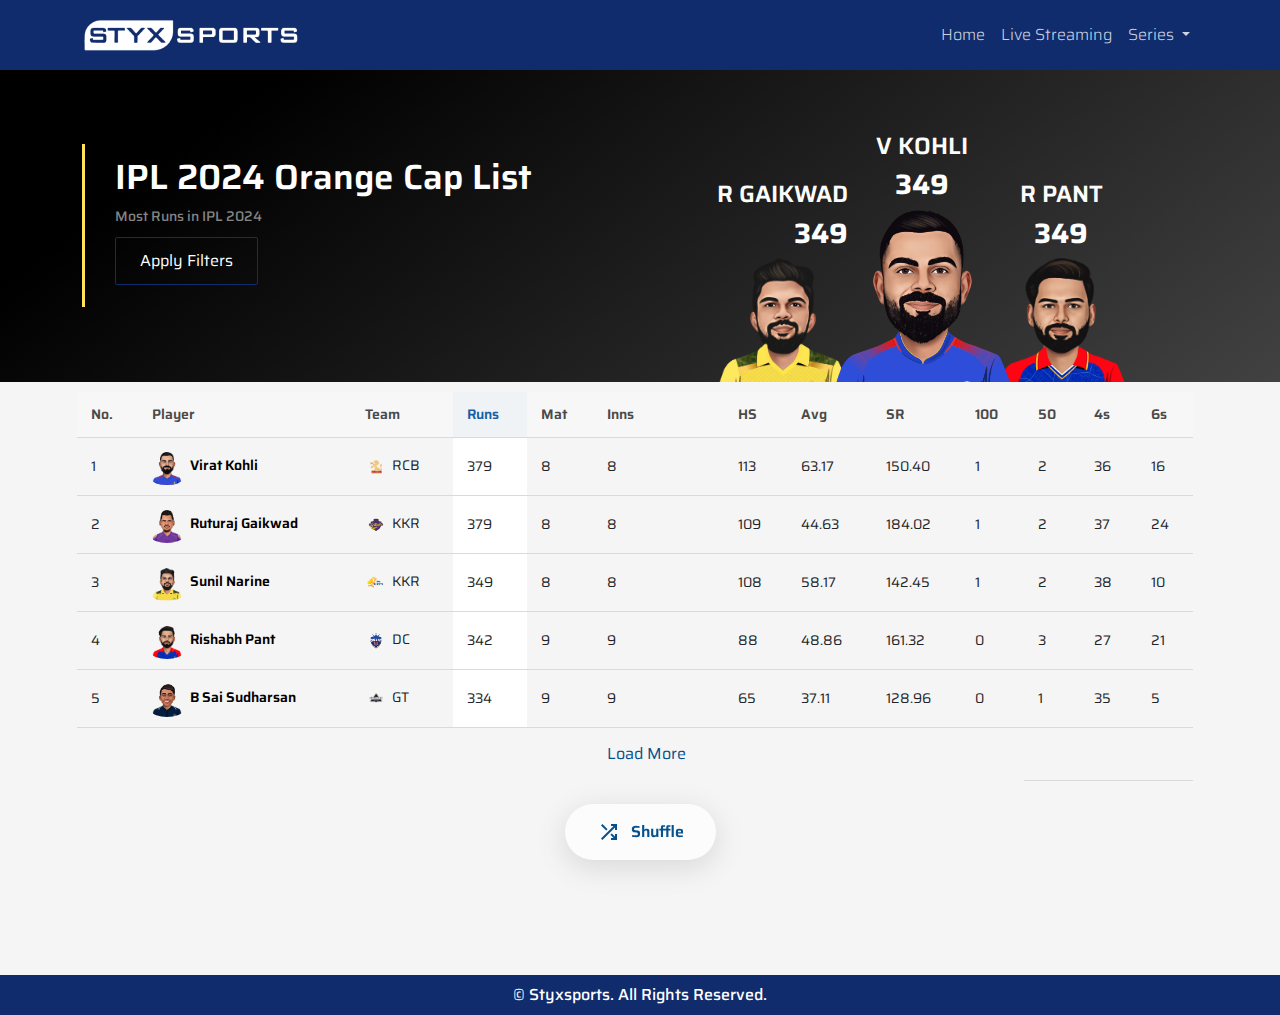
==== commit ab341c5e: "fixed" ====
--- a/orange-cap-list.html
+++ b/orange-cap-list.html
@@ -166,86 +166,101 @@
                                 <div class="modal-body">
                                     <div class="most">
                                         <div>
-                                            <label for="">Andheri</label>
+                                            <label for="">Most</label>
                                         </div>
 
                                         <select class="my-select2">
-                                            <option selected>Select Options</option>
-                                            <option>Software Dev</option>
-                                            <option>JS Developer</option>
-                                            <option>Python</option>
-                                            <option>8 Ajooba</option>
+                                            <option selected>Runs</option>
+                                            <option>Wickets</option>
+                                            <option>Fifties</option>
+                                            <option>Hundreds</option>
+                                            <option>Sixes</option>
+                                            <option>Fours</option>
+                                            <option>Highest Strike Rate</option>
                                         </select>
 
                                     </div>
                                     <!-- 2 -->
                                     <div class="most">
                                         <div>
-                                            <label for="">Mumbai</label>
+                                            <label for="">In</label>
                                         </div>
 
                                         <select class="my-select2">
-                                            <option selected>Select Options</option>
-                                            <option>Software Dev</option>
-                                            <option>JS Developer</option>
-                                            <option>Python</option>
-                                            <option>8 Ajooba</option>
+                                            <option selected>IBL</option>
+                                            <option>PSL</option>
+                                            <option>PSL</option>
+                                            <option>Asia Cup</option>
+                                            <option>World Cup</option>
+                                            <option>T20 WC</option>
+                                            <option>CPL</option>
                                         </select>
                                     </div>
                                     <!-- 2 -->
                                     <div class="most">
                                         <div>
-                                            <label for="">Rajasthan</label>
+                                            <label for="">Season</label>
                                         </div>
 
                                         <select class="my-select2">
-                                            <option selected>Select Options</option>
-                                            <option>Software Dev</option>
-                                            <option>JS Developer</option>
-                                            <option>Python</option>
-                                            <option>8 Ajooba</option>
+                                            <option selected> All</option>
+                                            <option>2023</option>
+                                            <option>2022</option>
+                                            <option>2021</option>
+                                            <option>2020</option>
+                                            <option>2019</option>
+                                            <option>2018</option>
+                                            <option>2017</option>
+                                            <option>2016</option>
+                                            <option>2015</option>
+                                            <option>2014</option>
+                                            <option>2013</option>
+
                                         </select>
                                     </div>
                                     <!-- 2 -->
                                     <div class="most">
                                         <div>
-                                            <label for="">Chandigarh</label>
+                                            <label for="">Playing For</label>
                                         </div>
 
                                         <select class="my-select2">
-                                            <option selected>Select Options</option>
-                                            <option>Software Dev</option>
-                                            <option>JS Developer</option>
-                                            <option>Python</option>
-                                            <option>8 Ajooba</option>
+                                            <option selected>All</option>
+                                            <option>Trinbago Knight Riders</option>
+                                            <option>Guyana Amazon Warriors</option>
+                                            <option>Jamaica Tallawahs</option>
+                                            <option>Barbados Royals</option>
+                                            <option>St Lucia Kings</option>
+                                            <option>Antigua Hawksbills</option>
+                                            <option>St Kitts & Nevis Patriots</option>
                                         </select>
                                     </div>
                                     <!-- 2 -->
                                     <div class="most">
                                         <div>
-                                            <label for="">Haryana</label>
+                                            <label for="">At Venue</label>
                                         </div>
 
                                         <select class="my-select2">
-                                            <option selected>Select Options</option>
-                                            <option>Software Dev</option>
-                                            <option>JS Developer</option>
-                                            <option>Python</option>
-                                            <option>8 Ajooba</option>
+                                            <option selected>All</option>
+                                            <option>Kensington Oval, Bridgetown, Barbados</option>
+                                            <option>Sabina Park, Kingston, Jamaica West Indies</option>
+                                            <option>Daren Sammy National Cricket Stadium, Gros Islet, St. Lucia</option>
+                                            <option>Providence Stadium, Guyana</option>
                                         </select>
                                     </div>
                                     <!-- 2 -->
                                     <div class="most">
                                         <div>
-                                            <label for="">Punjab</label>
+                                            <label for="">In Format</label>
                                         </div>
 
                                         <select class="my-select2">
-                                            <option selected>Select Options</option>
-                                            <option>Software Dev</option>
-                                            <option>JS Developer</option>
-                                            <option>Python</option>
-                                            <option>8 Ajooba</option>
+                                            <option selected>T20</option>
+                                            <option></option>
+                                            <option></option>
+                                            <option></option>
+                                            <option></option>
                                         </select>
                                     </div>
                                 </div>
@@ -340,8 +355,153 @@
                             <td>36</td>
                             <td>16</td>
                         </tr>
+                        <!-- 2-->
+                        <tr>
+                            <td>2</td>
+                            <td>
+                                <div class="palyer_names_wrapper">
+                                    <a href="" class="image_class_cont">
+                                        <img src="./Assets/OrangeAssets/5K.avif" alt="">
+                                        <img class="cloth_box" src="./Assets/OrangeAssets/J.avif" alt="">
+                                        <span>Ruturaj Gaikwad</span>
+                                    </a>
+                                </div>
+                            </td>
+                            <td>
+                                <div class="team_name_image">
+                                    <img src="./Assets/OrangeAssets/J (1).avif" alt="">
+                                    <span>KKR</span>
+                                </div>
+                            </td>
+                            <td class="runs">
+                                <div>379</div>
+                            </td>
+                            <td>8</td>
+                            <td>8</td>
+                            <td>109</td>
+                            <td>44.63</td>
+                            <td>184.02 </td>
+                            <td>1</td>
+                            <td>2</td>
+                            <td>37</td>
+                            <td>24</td>
+                        </tr>
+
+                        <!-- 3 -->
+                        <tr>
+                            <td>3</td>
+                            <td>
+                                <div class="palyer_names_wrapper">
+                                    <a href="" class="image_class_cont">
+                                        <img src="./Assets/OrangeAssets/ES.avif" alt="">
+                                        <img class="cloth_box" src="./Assets/OrangeAssets/G.avif" alt="">
+                                        <span>Sunil Narine</span>
+                                    </a>
+                                </div>
+                            </td>
+                            <td>
+                                <div class="team_name_image">
+                                    <img src="./Assets/OrangeAssets/1G.avif" alt="">
+                                    <span>KKR</span>
+                                </div>
+                            </td>
+                            <td class="runs">
+                                <div>349 </div>
+                            </td>
+                            <td>8</td>
+                            <td>8</td>
+                            <td>108</td>
+                            <td>58.17</td>
+                            <td>142.45 </td>
+                            <td>1</td>
+                            <td>2</td>
+                            <td>38</td>
+                            <td>10</td>
+                        </tr>
+
+
+                        <!-- 4 -->
+                        <tr>
+                            <td>4</td>
+                            <td>
+                                <div class="palyer_names_wrapper">
+                                    <a href="" class="image_class_cont">
+                                        <img src="./Assets/OrangeAssets/CL.avif" alt="">
+                                        <img class="cloth_box" src="./Assets/OrangeAssets/H.avif" alt="">
+                                        <span>Rishabh Pant </span>
+                                    </a>
+                                </div>
+                            </td>
+                            <td>
+                                <div class="team_name_image">
+                                    <img src="./Assets/OrangeAssets/H (1).avif" alt="">
+                                    <span>
+                                        DC</span>
+                                </div>
+                            </td>
+                            <td class="runs">
+                                <div>342 </div>
+                            </td>
+                            <td>9</td>
+                            <td>9</td>
+                            <td>88</td>
+                            <td>48.86</td>
+                            <td>161.32 </td>
+                            <td>0</td>
+                            <td>3</td>
+                            <td>27</td>
+                            <td>21</td>
+                        </tr>
+
+                        <!-- 5-->
+                        <tr>
+                            <td>5</td>
+                            <td>
+                                <div class="palyer_names_wrapper">
+                                    <a href="" class="image_class_cont">
+                                        <img src="./Assets/OrangeAssets/6M2.avif" alt="">
+                                        <img class="cloth_box" src="./Assets/OrangeAssets/KB.avif" alt="">
+                                        <span>B Sai Sudharsan</span>
+                                    </a>
+                                </div>
+                            </td>
+                            <td>
+                                <div class="team_name_image">
+                                    <img src="./Assets/OrangeAssets/KB (1).avif" alt="">
+                                    <span>
+                                        GT</span>
+                                </div>
+                            </td>
+                            <td class="runs">
+                                <div>334 </div>
+                            </td>
+                            <td>9</td>
+                            <td>9</td>
+                            <td>65</td>
+                            <td>37.11 </td>
+                            <td>128.96 </td>
+                            <td>0</td>
+                            <td>1</td>
+                            <td>35</td>
+                            <td>5</td>
+                        </tr>
+                        <tr class="last-box">
+                            <td></td>
+                            <td></td>
+                            <td></td>
+                            <td></td>
+                            <td></td>
+                            <td class="load-more">
+                                <a href="#">Load More</a>
+                            </td>
+                            <td></td>
+                            <td></td>
+                            <td></td>
+                            <td></td>
+                        </tr>
                     </tbody>
                 </table>
+
             </div>
         </div>
     </section>
@@ -378,6 +538,23 @@
             </div>
         </div>
     </section>
+    <!-- shuffle-button  -->
+    <div class="shuffle-stat">
+        <div class="shuffle-button ">
+            <svg xmlns="http://www.w3.org/2000/svg" width="24" height="24" viewBox="0 0 24 24" fill="none">
+                <mask id="mask0_1747_80571" style="mask-type:alpha" maskUnits="userSpaceOnUse" x="0" y="0" width="24"
+                    height="24">
+                    <rect width="24" height="24" fill="#D9D9D9" />
+                </mask>
+                <g mask="url(#mask0_1747_80571)">
+                    <path
+                        d="M14 20V18H16.6L13.425 14.825L14.85 13.4L18 16.55V14H20V20H14ZM5.4 20L4 18.6L16.6 6H14V4H20V10H18V7.4L5.4 20ZM9.175 10.575L4 5.4L5.4 4L10.575 9.175L9.175 10.575Z"
+                        fill="#05508D" />
+                </g>
+            </svg>
+            <span>Shuffle</span>
+        </div>
+    </div>
     <!-- Bottom Navigation -->
 
     <script src="./Assets/JS/bootstrap.bundle.min.js"></script>
--- a/Assets/CSS/orangecaplist.css
+++ b/Assets/CSS/orangecaplist.css
@@ -54,7 +54,7 @@
     font-family: 'Saira_Regular';
 }
 
-.btn-outline-primary:hover{
+.btn-outline-primary:hover {
     background-color: #05508d !important;
     border: 1px solid white;
 }
@@ -325,6 +325,14 @@
     font-family: 'Saira_Regular';
 }
 
+
+.most .select2-container--bootstrap-5 .select2-selection--single .select2-selection__rendered {
+    white-space: nowrap;
+    overflow: hidden;
+    text-overflow: ellipsis;
+    width: 100px;
+}
+
 .select2-container--bootstrap-5.select2-container--focus .select2-selection, .select2-container--bootstrap-5.select2-container--open .select2-selection {
     box-shadow: none !important;
 }
@@ -386,4 +394,50 @@
     margin-top: 11.5rem;
 }
 
+
+.shuffle-button {
+    pointer-events: all;
+    border-radius: 28px;
+    padding: 16px 32px;
+    display: flex;
+    justify-content: center;
+    align-items: center;
+    background-color: #fcfcfc;
+    cursor: pointer;
+    box-shadow: rgba(100, 100, 111, 0.2) 0px 7px 29px 0px;
+}
+
+.shuffle-button span {
+    font-family: "Saira_SemiBold";
+    color: #05508d;
+    margin-left: 10px;
+}
+
+.shuffle-stat {
+    position: fixed;
+    bottom: 40px;
+    width: 100%;
+    display: flex;
+    justify-content: center;
+    pointer-events: none;
+}
+
+.load-more a {
+    text-decoration: none;
+    font-family: "Saira_Regular";
+    color: #05508d;
+    font-size: 16px !important;
+}
+
+.last-box td {
+    border-bottom: 1px solid transparent;
+}
+
+@media screen and (max-width: 1080px) {
+    .shuffle-button {
+        display: none;
+    }
+
+}
+
 /* table section ends here */